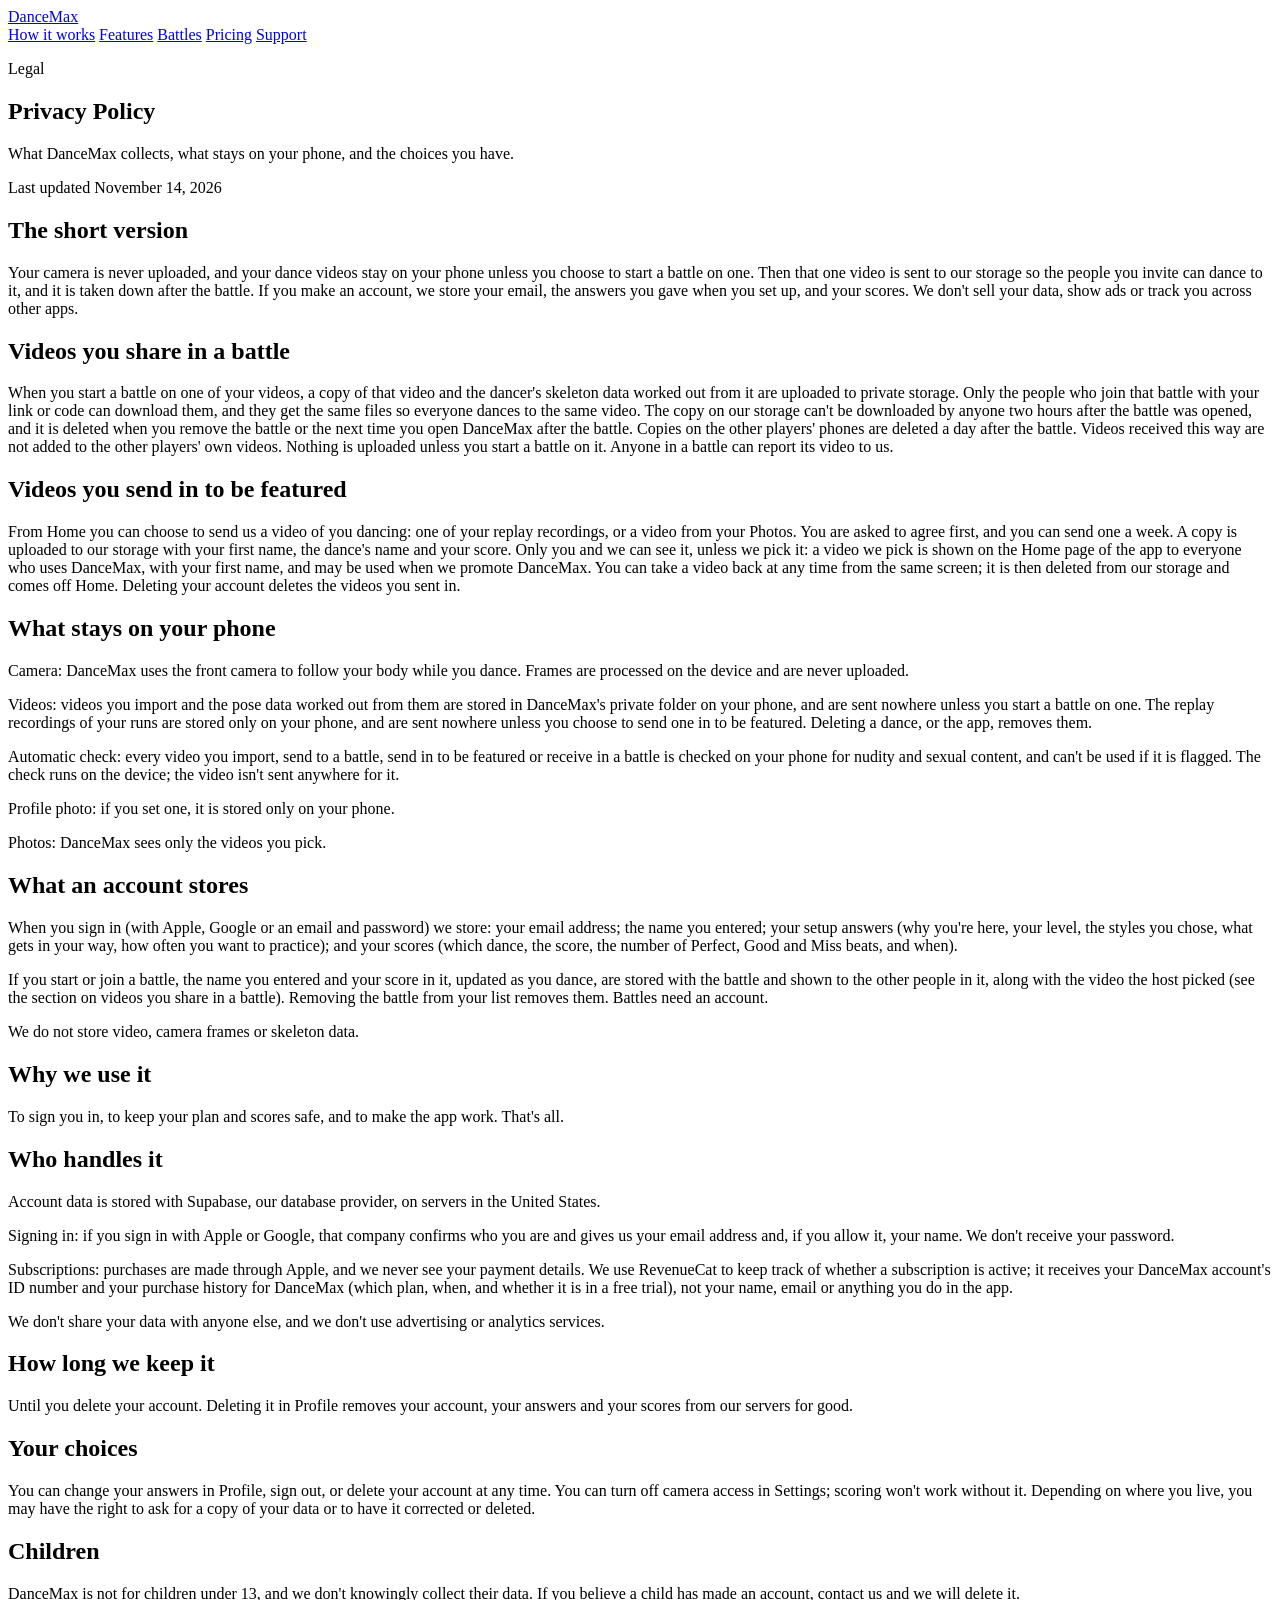
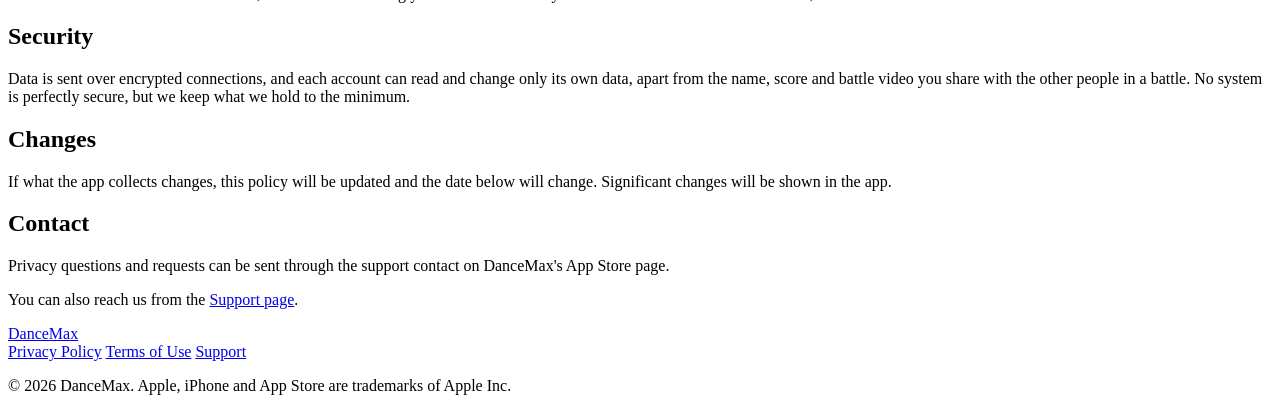
==== privacy.html @ 5be94551 "Create privacy.html" ====
<!DOCTYPE html>
<html lang="en">
<head>
<meta charset="utf-8">
<meta name="viewport" content="width=device-width, initial-scale=1">
<title>Privacy Policy | DanceMax</title>
<meta name="description" content="DanceMax Privacy Policy.">
<meta name="theme-color" content="#0A0916">
<link rel="canonical" href="https://dancemax.org/privacy.html">
<meta property="og:title" content="Privacy Policy | DanceMax">
<meta property="og:description" content="DanceMax Privacy Policy.">
<meta property="og:type" content="website">
<meta property="og:url" content="https://dancemax.org/privacy.html">
<link rel="icon" type="image/png" href="[data-uri]">
<link rel="preconnect" href="https://fonts.googleapis.com">
<link rel="preconnect" href="https://fonts.gstatic.com" crossorigin>
<link href="https://fonts.googleapis.com/css2?family=Sora:wght@500;600;700;800&display=swap" rel="stylesheet">
<link rel="stylesheet" href="assets/style.css">
</head>
<body>
<header class="nav">
  <div class="wrap nav-in">
    <a class="brand" href="index.html"><i class="logo" style="width:34px;height:34px"></i><span>DanceMax</span></a>
    <nav class="links" aria-label="Main">
      <a href="index.html#how">How it works</a>
      <a href="index.html#features">Features</a>
      <a href="index.html#battles">Battles</a>
      <a href="index.html#pricing">Pricing</a>
      <a href="support.html">Support</a>
    </nav>
    <span class="cta-slot" data-size="sm"></span>
  </div>
</header>
<main>
<article class="wrap doc">
<p class="eyebrow">Legal</p>
<h1>Privacy Policy</h1>
<p class="lead">What DanceMax collects, what stays on your phone, and the choices you have.</p>
<p class="fine">Last updated November 14, 2026</p>
<h2>The short version</h2>
<p>Your camera is never uploaded, and your dance videos stay on your phone unless you choose to start a battle on one. Then that one video is sent to our storage so the people you invite can dance to it, and it is taken down after the battle. If you make an account, we store your email, the answers you gave when you set up, and your scores. We don&#x27;t sell your data, show ads or track you across other apps.</p>
<h2>Videos you share in a battle</h2>
<p>When you start a battle on one of your videos, a copy of that video and the dancer&#x27;s skeleton data worked out from it are uploaded to private storage. Only the people who join that battle with your link or code can download them, and they get the same files so everyone dances to the same video. The copy on our storage can&#x27;t be downloaded by anyone two hours after the battle was opened, and it is deleted when you remove the battle or the next time you open DanceMax after the battle. Copies on the other players&#x27; phones are deleted a day after the battle. Videos received this way are not added to the other players&#x27; own videos. Nothing is uploaded unless you start a battle on it. Anyone in a battle can report its video to us.</p>
<h2>Videos you send in to be featured</h2>
<p>From Home you can choose to send us a video of you dancing: one of your replay recordings, or a video from your Photos. You are asked to agree first, and you can send one a week. A copy is uploaded to our storage with your first name, the dance&#x27;s name and your score. Only you and we can see it, unless we pick it: a video we pick is shown on the Home page of the app to everyone who uses DanceMax, with your first name, and may be used when we promote DanceMax. You can take a video back at any time from the same screen; it is then deleted from our storage and comes off Home. Deleting your account deletes the videos you sent in.</p>
<h2>What stays on your phone</h2>
<p>Camera: DanceMax uses the front camera to follow your body while you dance. Frames are processed on the device and are never uploaded.</p>
<p>Videos: videos you import and the pose data worked out from them are stored in DanceMax&#x27;s private folder on your phone, and are sent nowhere unless you start a battle on one. The replay recordings of your runs are stored only on your phone, and are sent nowhere unless you choose to send one in to be featured. Deleting a dance, or the app, removes them.</p>
<p>Automatic check: every video you import, send to a battle, send in to be featured or receive in a battle is checked on your phone for nudity and sexual content, and can&#x27;t be used if it is flagged. The check runs on the device; the video isn&#x27;t sent anywhere for it.</p>
<p>Profile photo: if you set one, it is stored only on your phone.</p>
<p>Photos: DanceMax sees only the videos you pick.</p>
<h2>What an account stores</h2>
<p>When you sign in (with Apple, Google or an email and password) we store: your email address; the name you entered; your setup answers (why you&#x27;re here, your level, the styles you chose, what gets in your way, how often you want to practice); and your scores (which dance, the score, the number of Perfect, Good and Miss beats, and when).</p>
<p>If you start or join a battle, the name you entered and your score in it, updated as you dance, are stored with the battle and shown to the other people in it, along with the video the host picked (see the section on videos you share in a battle). Removing the battle from your list removes them. Battles need an account.</p>
<p>We do not store video, camera frames or skeleton data.</p>
<h2>Why we use it</h2>
<p>To sign you in, to keep your plan and scores safe, and to make the app work. That&#x27;s all.</p>
<h2>Who handles it</h2>
<p>Account data is stored with Supabase, our database provider, on servers in the United States.</p>
<p>Signing in: if you sign in with Apple or Google, that company confirms who you are and gives us your email address and, if you allow it, your name. We don&#x27;t receive your password.</p>
<p>Subscriptions: purchases are made through Apple, and we never see your payment details. We use RevenueCat to keep track of whether a subscription is active; it receives your DanceMax account&#x27;s ID number and your purchase history for DanceMax (which plan, when, and whether it is in a free trial), not your name, email or anything you do in the app.</p>
<p>We don&#x27;t share your data with anyone else, and we don&#x27;t use advertising or analytics services.</p>
<h2>How long we keep it</h2>
<p>Until you delete your account. Deleting it in Profile removes your account, your answers and your scores from our servers for good.</p>
<h2>Your choices</h2>
<p>You can change your answers in Profile, sign out, or delete your account at any time. You can turn off camera access in Settings; scoring won&#x27;t work without it. Depending on where you live, you may have the right to ask for a copy of your data or to have it corrected or deleted.</p>
<h2>Children</h2>
<p>DanceMax is not for children under 13, and we don&#x27;t knowingly collect their data. If you believe a child has made an account, contact us and we will delete it.</p>
<h2>Security</h2>
<p>Data is sent over encrypted connections, and each account can read and change only its own data, apart from the name, score and battle video you share with the other people in a battle. No system is perfectly secure, but we keep what we hold to the minimum.</p>
<h2>Changes</h2>
<p>If what the app collects changes, this policy will be updated and the date below will change. Significant changes will be shown in the app.</p>
<h2>Contact</h2>
<p>Privacy questions and requests can be sent through the support contact on DanceMax&#x27;s App Store page.</p>
<p class="doc-end">You can also reach us from the <a href="support.html">Support page</a>.</p>
</article>
</main>
<footer class="foot">
  <div class="wrap foot-in">
    <a class="brand" href="index.html"><i class="logo" style="width:28px;height:28px"></i><span>DanceMax</span></a>
    <nav aria-label="Footer">
      <a href="privacy.html">Privacy Policy</a>
      <a href="terms.html">Terms of Use</a>
      <a href="support.html">Support</a>
    </nav>
    <p class="fine">&copy; 2026 DanceMax. Apple, iPhone and App Store are trademarks of Apple Inc.</p>
  </div>
</footer>
<script src="assets/site.js"></script>
</body>
</html>
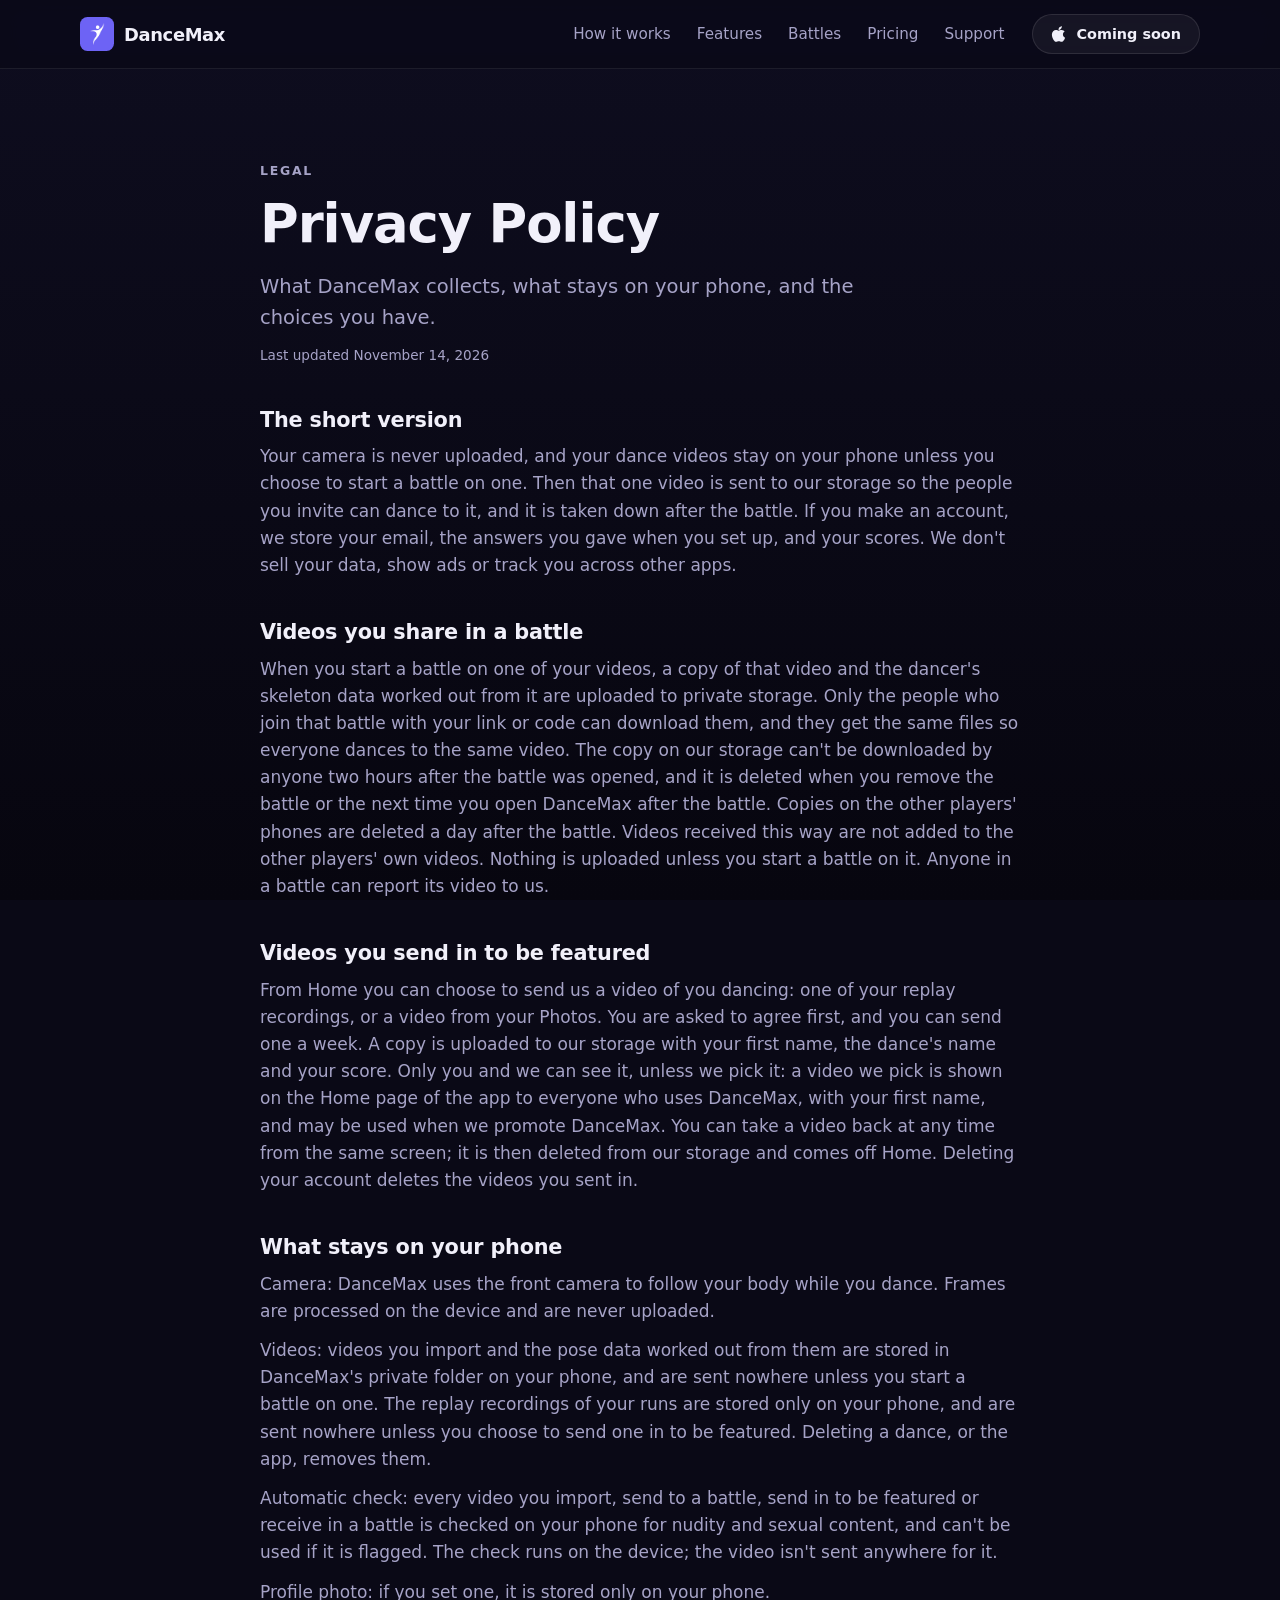
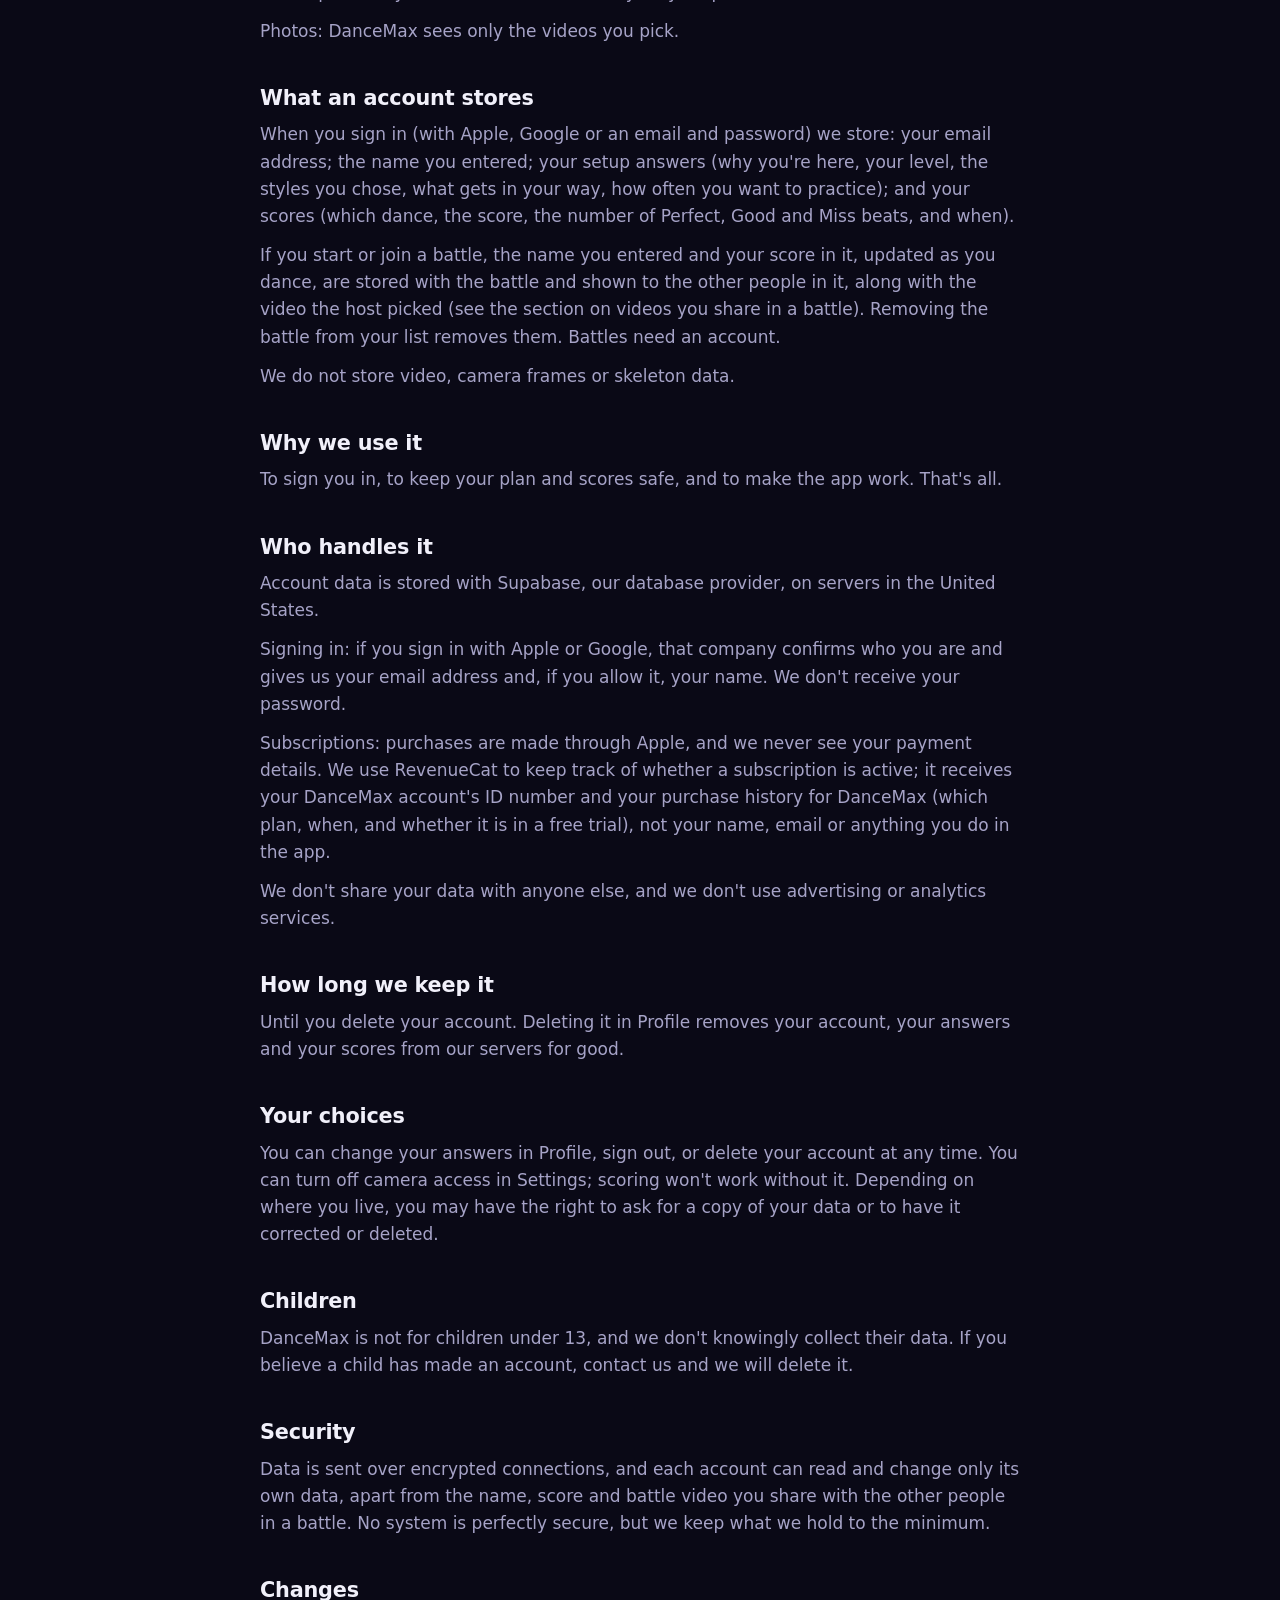
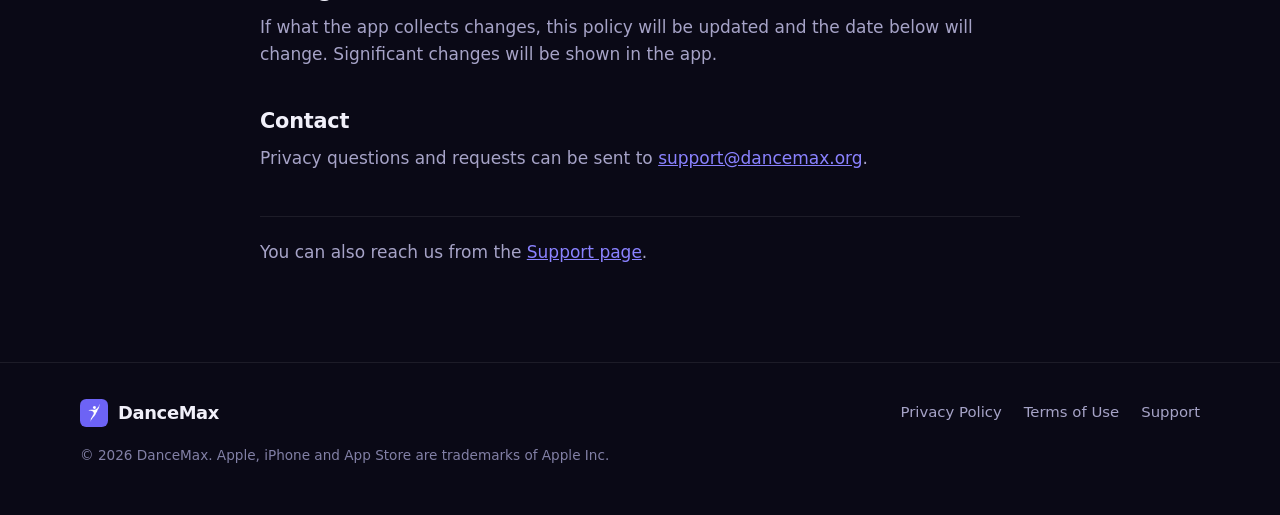
==== commit 8302d0cf: "Privacy and terms: contact is support@dancemax.org" ====
--- a/privacy.html
+++ b/privacy.html
@@ -71,7 +71,7 @@
 <h2>Changes</h2>
 <p>If what the app collects changes, this policy will be updated and the date below will change. Significant changes will be shown in the app.</p>
 <h2>Contact</h2>
-<p>Privacy questions and requests can be sent through the support contact on DanceMax&#x27;s App Store page.</p>
+<p>Privacy questions and requests can be sent to <a href="mailto:support@dancemax.org">support@dancemax.org</a>.</p>
 <p class="doc-end">You can also reach us from the <a href="support.html">Support page</a>.</p>
 </article>
 </main>
--- a/assets/style.css
+++ b/assets/style.css
@@ -0,0 +1,153 @@
+:root{
+  --top:#0E0D1F; --bottom:#07060F; --studio:#0A0916;
+  --card:rgba(255,255,255,.05); --raised:#1B1A33; --stroke:rgba(255,255,255,.10); --line:rgba(255,255,255,.08);
+  --ink:#F1F0FA; --ink2:#A6A3C7; --ink3:#8280A6;
+  --accent:#6D63F5; --soft:#8A82FF; --deep:#5B52E8;
+  --perfect:#2FBF71; --good:#F5B82E; --miss:#E4484E;
+  --display:"Sora",system-ui,-apple-system,"Segoe UI",Roboto,sans-serif;
+  --body:system-ui,-apple-system,"SF Pro Text","Segoe UI",Roboto,Helvetica,Arial,sans-serif;
+}
+*{box-sizing:border-box}
+html{scroll-behavior:smooth;-webkit-text-size-adjust:100%}
+body{margin:0;background:var(--studio) linear-gradient(180deg,var(--top),var(--bottom)) fixed;color:var(--ink);font:17px/1.6 var(--body);-webkit-font-smoothing:antialiased;overflow-x:hidden}
+img{display:block;max-width:100%}
+a{color:var(--soft)}
+.wrap{width:min(1120px,100% - 40px);margin-inline:auto}
+h1,h2,h3{font-family:var(--display);letter-spacing:-.02em;line-height:1.08;margin:0;text-wrap:balance}
+h1{font-size:clamp(2.6rem,6.4vw,4.6rem);font-weight:800}
+h2{font-size:clamp(1.9rem,4vw,2.9rem);font-weight:700;max-width:18ch}
+h3{font-size:1.2rem;font-weight:600;letter-spacing:-.01em}
+p{margin:0}
+.grad{background:linear-gradient(120deg,#B4AEFF,var(--accent));-webkit-background-clip:text;background-clip:text;color:transparent}
+.eyebrow{font:600 .78rem/1 var(--display);letter-spacing:.14em;text-transform:uppercase;color:var(--soft);margin-bottom:18px}
+.lead{font-size:clamp(1.05rem,1.6vw,1.22rem);color:var(--ink2);max-width:54ch}
+.fine{font-size:.85rem;color:var(--ink3)}
+.fine a{color:var(--ink2)}
+.center{text-align:center;margin-inline:auto;max-width:70ch}
+
+/* nav */
+.nav{position:sticky;top:0;z-index:20;background:rgba(10,9,22,.72);backdrop-filter:saturate(140%) blur(14px);-webkit-backdrop-filter:saturate(140%) blur(14px);border-bottom:1px solid var(--line)}
+.nav-in{display:flex;align-items:center;gap:28px;height:68px}
+.brand{display:flex;align-items:center;gap:10px;color:var(--ink);text-decoration:none;font:700 1.12rem var(--display);letter-spacing:-.02em}
+.logo{display:block;flex:none;background:url([data-uri]) center/cover;border-radius:22%}
+.links{display:flex;gap:26px;margin-left:auto}
+.links a{color:var(--ink2);text-decoration:none;font-size:.95rem}
+.links a:hover{color:var(--ink)}
+
+/* buttons */
+.btn{display:inline-flex;align-items:center;justify-content:center;gap:10px;height:52px;padding:0 26px;border-radius:26px;background:linear-gradient(135deg,var(--soft),var(--deep));color:#fff;font:600 1rem var(--body);text-decoration:none;white-space:nowrap;box-shadow:0 10px 30px -10px rgba(109,99,245,.8);transition:transform .15s ease,box-shadow .15s ease}
+a.btn:hover{transform:translateY(-1px);box-shadow:0 14px 34px -10px rgba(109,99,245,.95)}
+.btn.sm{height:40px;padding:0 18px;font-size:.9rem;border-radius:20px}
+.btn.ghost{background:var(--card);border:1px solid var(--stroke);box-shadow:none;color:var(--ink)}
+.btn.soon{background:var(--card);border:1px solid var(--stroke);box-shadow:none;color:var(--ink);cursor:default}
+a:focus-visible,summary:focus-visible{outline:2px solid var(--soft);outline-offset:3px;border-radius:8px}
+
+/* hero */
+.hero{overflow:hidden;padding:clamp(48px,8vw,96px) 0 clamp(56px,8vw,104px);position:relative}
+.hero-in{display:grid;grid-template-columns:1.1fr .9fr;gap:48px;align-items:center}
+.hero-copy .lead{margin-top:22px}
+.hero-cta{display:flex;flex-wrap:wrap;gap:12px;margin-top:34px}
+.legend{display:flex;gap:22px;list-style:none;padding:0;margin:34px 0 0;color:var(--ink2);font-size:.92rem}
+.legend li{display:flex;align-items:center;gap:8px}
+.legend i{width:10px;height:10px;border-radius:50%}
+.phone-stage{position:relative;display:grid;place-items:center}
+.glow{position:absolute;width:120%;aspect-ratio:1;border-radius:50%;background:radial-gradient(closest-side,rgba(109,99,245,.38),rgba(109,99,245,0));filter:blur(10px)}
+.phone{position:relative;width:min(300px,72vw);aspect-ratio:9/18.6;border-radius:46px;background:linear-gradient(180deg,#14132a,#0b0a18);border:1px solid rgba(255,255,255,.16);box-shadow:0 0 0 9px #05040c,0 0 0 10px rgba(255,255,255,.12),0 50px 90px -30px rgba(0,0,0,.9);overflow:hidden}
+.island{position:absolute;top:12px;left:50%;translate:-50% 0;width:88px;height:25px;border-radius:14px;background:#05040c;z-index:3}
+.phone canvas{position:absolute;inset:auto 0 0 0;width:100%;height:auto;aspect-ratio:1/2}
+.hud-top{position:absolute;top:50px;left:16px;right:16px;display:flex;justify-content:space-between;align-items:center;z-index:2}
+.hud-title{font-size:.78rem;color:var(--ink2);background:rgba(255,255,255,.08);border:1px solid var(--stroke);padding:5px 11px;border-radius:14px}
+.hud-score b{font:700 1.9rem var(--display);font-variant-numeric:tabular-nums}
+.rating{position:absolute;top:104px;left:0;right:0;text-align:center;font:800 1.7rem var(--display);letter-spacing:-.02em;opacity:0;z-index:2}
+.rating.pop{animation:pop .7s ease-out both}
+@keyframes pop{0%{opacity:0;transform:scale(.7)}18%{opacity:1;transform:scale(1.08)}30%{transform:scale(1)}75%{opacity:1}100%{opacity:0;transform:translateY(-8px)}}
+.beats{position:absolute;bottom:20px;left:18px;right:18px;display:flex;gap:5px;justify-content:center;z-index:2}
+.beats i{width:13px;height:5px;border-radius:3px}
+
+/* sections */
+.band{padding:clamp(56px,8vw,104px) 0;border-top:1px solid var(--line)}
+.steps{list-style:none;padding:0;margin:44px 0 0;display:grid;grid-template-columns:repeat(3,1fr);gap:18px}
+.steps li,.card,.plan,.board{background:var(--card);border:1px solid var(--stroke);border-radius:24px;padding:28px}
+.steps p,.card p,.plan p{color:var(--ink2);margin-top:10px;font-size:.98rem}
+.num{display:grid;place-items:center;width:38px;height:38px;border-radius:50%;background:linear-gradient(135deg,var(--soft),var(--deep));font:700 1rem var(--display);margin-bottom:20px}
+.grid{display:grid;grid-template-columns:repeat(3,1fr);gap:18px;margin-top:44px}
+.card.wide{background:linear-gradient(135deg,rgba(138,130,255,.22),rgba(91,82,232,.08));border-color:rgba(138,130,255,.35)}
+.card.wide h3{font-size:1.6rem}
+.card.wide p{font-size:1.05rem;max-width:46ch}
+.split{display:grid;grid-template-columns:1fr 1fr;gap:56px;align-items:center}
+.split .lead{margin-top:18px}
+.ticks{list-style:none;padding:0;margin:26px 0 0;display:grid;gap:10px;color:var(--ink2)}
+.ticks li{padding-left:30px;position:relative}
+.ticks li::before{content:"";position:absolute;left:0;top:.42em;width:16px;height:9px;border-left:2.5px solid var(--perfect);border-bottom:2.5px solid var(--perfect);rotate:-45deg;scale:.8}
+.board{background:var(--raised)}
+.board-head{display:flex;justify-content:space-between;font:600 .75rem var(--display);letter-spacing:.12em;color:var(--ink2);margin-bottom:18px}
+.live-dot{color:var(--perfect);letter-spacing:.04em}
+.live-dot::before{content:"";display:inline-block;width:8px;height:8px;border-radius:50%;background:var(--perfect);margin-right:7px;animation:blink 1.4s infinite}
+@keyframes blink{50%{opacity:.25}}
+.row{display:grid;grid-template-columns:110px 1fr 40px;align-items:center;gap:14px;padding:13px 0;border-top:1px solid var(--line)}
+.who{display:flex;align-items:center;gap:10px;font-size:.95rem}
+.who i{display:grid;place-items:center;width:30px;height:30px;border-radius:50%;background:rgba(255,255,255,.1);font:600 .8rem var(--display);font-style:normal}
+.row.me .who i{background:linear-gradient(135deg,var(--soft),var(--deep))}
+.bar{height:8px;border-radius:4px;background:rgba(255,255,255,.08);overflow:hidden}
+.bar b{display:block;height:100%;border-radius:4px;background:rgba(255,255,255,.35)}
+.row.me .bar b{background:linear-gradient(90deg,var(--soft),var(--deep))}
+.pts{font:700 1.15rem var(--display);text-align:right;font-variant-numeric:tabular-nums}
+.board .fine{margin-top:14px}
+.privacy{text-align:center}
+.privacy h2,.privacy .lead{margin-inline:auto}
+.privacy h2{max-width:20ch}
+.privacy .lead{margin-top:20px;max-width:62ch}
+.text-link{display:inline-block;margin-top:24px;font-weight:600;text-decoration:none}
+.text-link::after{content:" \2192"}
+.plans{display:grid;grid-template-columns:repeat(2,minmax(0,360px));gap:18px;margin:44px 0 26px;justify-content:center}
+#pricing h2,#pricing .eyebrow{text-align:center;margin-inline:auto}
+.plan{position:relative;padding:32px 28px}
+.plan.best{border-color:var(--soft);background:linear-gradient(160deg,rgba(138,130,255,.2),rgba(91,82,232,.05))}
+.tag{position:absolute;top:-13px;left:24px;background:var(--perfect);color:#04210f;font:700 .75rem var(--display);padding:5px 11px;border-radius:12px}
+.price{font:700 2.4rem var(--display)!important;color:var(--ink)!important;letter-spacing:-.03em;margin-top:8px!important;font-variant-numeric:tabular-nums}
+.price small{font:500 1rem var(--body);color:var(--ink2);letter-spacing:0}
+.faq h2{margin-bottom:30px}
+details{border-top:1px solid var(--line);max-width:780px}
+details:last-of-type{border-bottom:1px solid var(--line)}
+summary{cursor:pointer;list-style:none;padding:20px 40px 20px 0;font-weight:600;position:relative}
+summary::-webkit-details-marker{display:none}
+summary::after{content:"+";position:absolute;right:6px;top:50%;translate:0 -50%;font-size:1.5rem;font-weight:400;color:var(--soft)}
+details[open] summary::after{content:"\2212"}
+details p{color:var(--ink2);padding:0 40px 22px 0}
+.final{text-align:center;padding:clamp(64px,9vw,120px) 0;border-top:1px solid var(--line);background:radial-gradient(60% 80% at 50% 100%,rgba(109,99,245,.28),transparent)}
+.final .logo{margin:0 auto 26px;border-radius:20px;box-shadow:0 20px 50px -15px rgba(109,99,245,.9)}
+.final h2{margin:0 auto 30px}
+
+/* footer */
+.foot{border-top:1px solid var(--line);padding:36px 0 48px}
+.foot-in{display:flex;flex-wrap:wrap;align-items:center;gap:18px 30px}
+.foot nav{display:flex;flex-wrap:wrap;gap:22px;margin-left:auto}
+.foot nav a{color:var(--ink2);text-decoration:none;font-size:.93rem}
+.foot nav a:hover{color:var(--ink)}
+.foot .fine{flex-basis:100%}
+
+/* documents */
+.doc{max-width:760px;padding:clamp(48px,7vw,84px) 0 clamp(56px,8vw,96px)}
+.doc h1{font-size:clamp(2.2rem,5vw,3.3rem)}
+.doc .lead{margin:18px 0 10px}
+.doc h2{font-size:1.3rem;margin:42px 0 10px;max-width:none;letter-spacing:-.01em}
+.doc p{color:var(--ink2);margin-top:12px;overflow-wrap:anywhere}
+.doc p.li{padding-left:22px;position:relative}
+.doc p.li::before{content:"\2022";position:absolute;left:6px}
+.doc .btn{margin-top:20px;color:#fff}
+.doc details p{margin-top:0}
+.doc-end{margin-top:44px!important;padding-top:22px;border-top:1px solid var(--line)}
+
+@media (max-width:900px){
+  .links{display:none}
+  .nav-in{justify-content:space-between}
+  .hero-in,.split{grid-template-columns:1fr}
+  .hero-copy{text-align:center}
+  .hero-copy .lead{margin-inline:auto}
+  .hero-cta,.legend{justify-content:center}
+  .steps,.grid{grid-template-columns:1fr}
+  .card.wide{grid-column:auto}
+  .plans{grid-template-columns:minmax(0,420px)}
+  .foot nav{margin-left:0}
+}
+@media (prefers-reduced-motion:reduce){html{scroll-behavior:auto}.live-dot::before{animation:none}}
